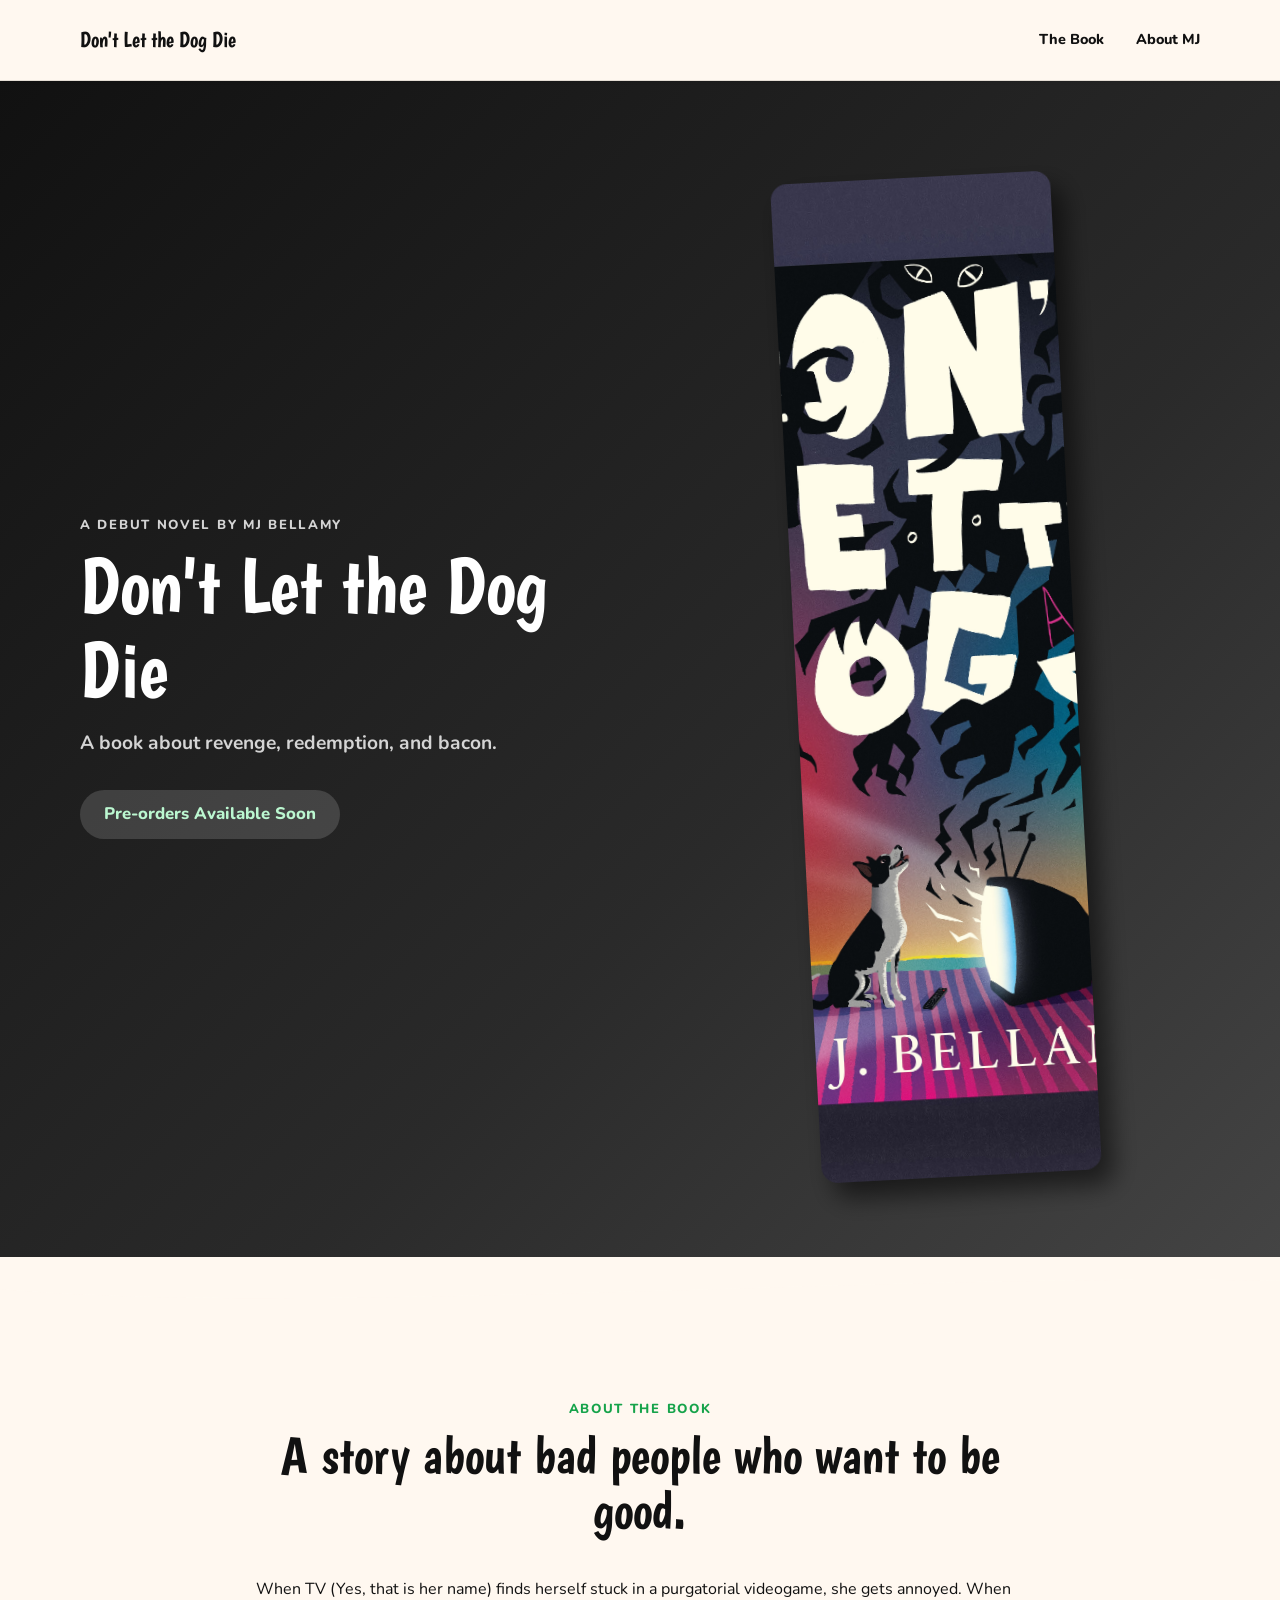
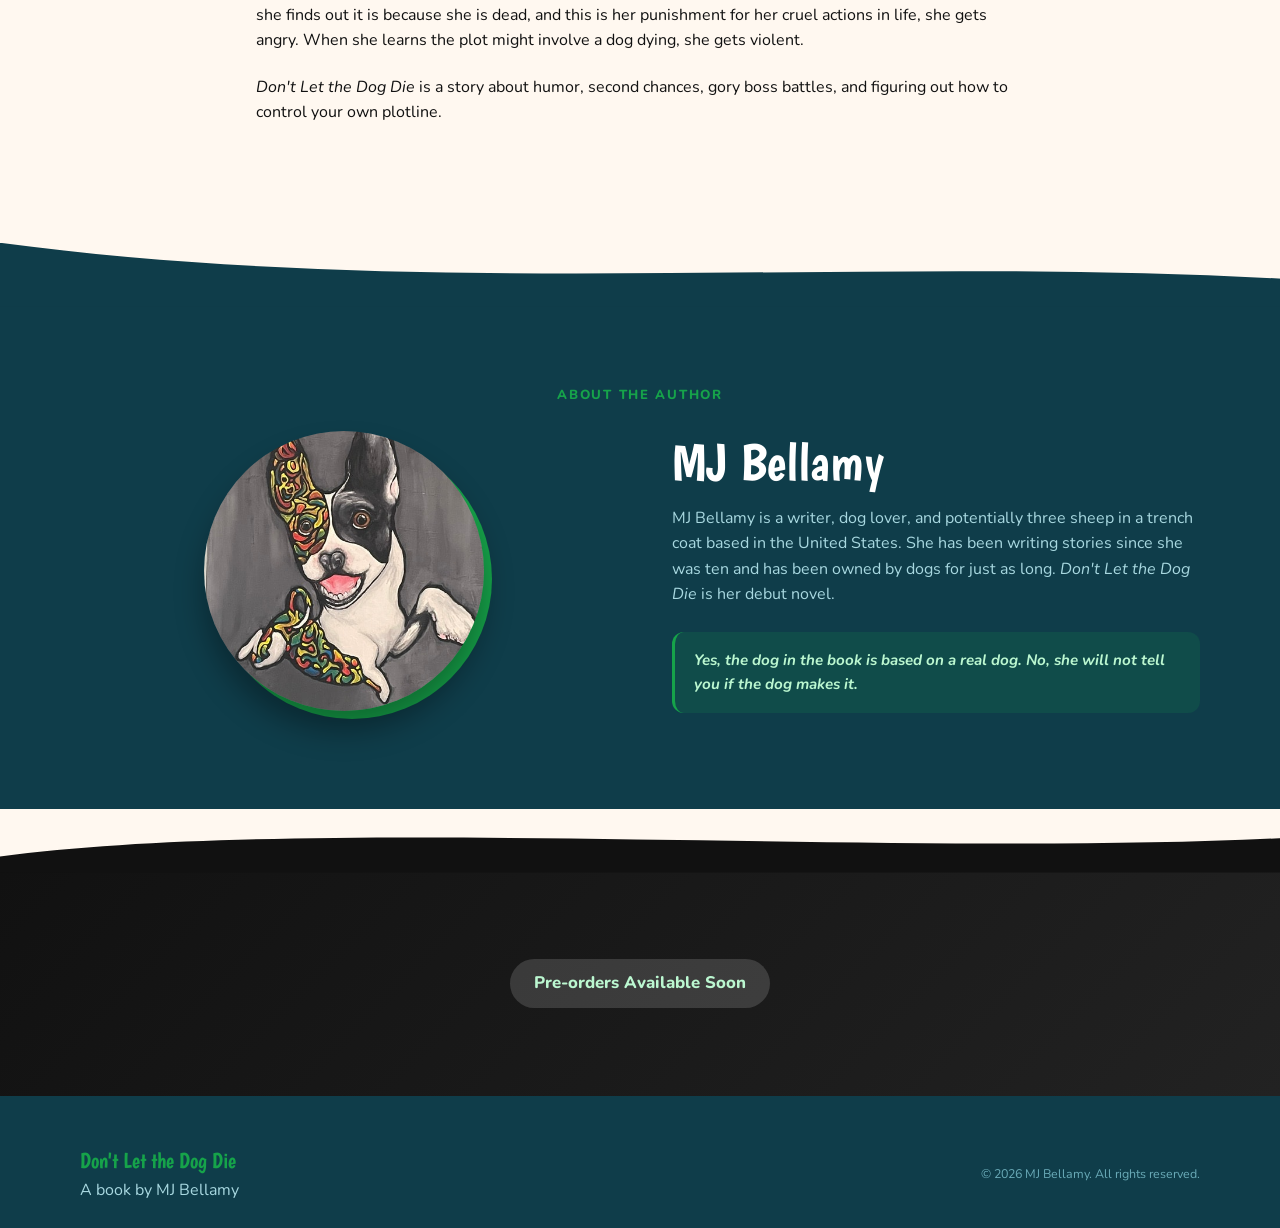
==== site/index.html @ 52ece401 "Modify book description, title, and cover image size Updated the book description and title for clar" ====
<!doctype html>
<html lang="en">
<head>
  <meta charset="utf-8">
  <meta name="viewport" content="width=device-width, initial-scale=1">
  <meta name="description" content="Don't Let the Dog Die, a debut fantasy novel by MJ Bellamy. The plot is Redemption, Revenge, and, hopefully, Bacon.">
  <meta name="theme-color" content="#0f3d4a">
  <title>Don't Let the Dog Die | A Book by MJ Bellamy</title>
  <link rel="preconnect" href="https://fonts.googleapis.com">
  <link rel="preconnect" href="https://fonts.gstatic.com" crossorigin>
  <link href="https://fonts.googleapis.com/css2?family=Boogaloo&family=Nunito:wght@400;500;600;700;800&display=swap" rel="stylesheet">
  <link rel="stylesheet" href="styles.css">
</head>
<body>
  <header class="site-header">
    <div class="container header-inner">
      <a class="brand" href="#book">Don't Let the Dog Die</a>
      <button class="menu-toggle" type="button" aria-expanded="false" aria-controls="site-nav">Menu</button>
      <nav id="site-nav" class="site-nav" aria-label="Main navigation">
        <a href="#book">The Book</a>
        <a href="#author">About MJ</a>
      </nav>
    </div>
  </header>
  <main>
    <section id="book" class="hero">
      <div class="container hero-grid">
        <div class="hero-copy">
          <p class="eyebrow muted">A debut novel by MJ Bellamy</p>
          <h1>Don't Let the Dog Die</h1>
          <p class="tagline">A book about revenge, redemption, and bacon.</p>
          <p class="status">Pre-orders Available Soon</p>
        </div>
        <div class="cover-wrap"><img class="book-cover" src="assets/book-cover.jpg" width="1000" height="1000" alt="Don't Let the Dog Die book cover by M.J. Bellamy"></div>
      </div>
    </section>
    <div class="wave wave-cream"></div>
    <section id="about-book" class="about section">
      <div class="narrow">
        <p class="eyebrow">About the book</p>
        <h2>A story about bad people who want to be good.</h2>
        <div class="body-copy">
          <p>When TV (Yes, that is her name) finds herself stuck in a purgatorial videogame, she gets annoyed. When she finds out it is because she is dead, and this is her punishment for her cruel actions in life, she gets angry. When she learns the plot might involve a dog dying, she gets violent.</p>
          <p><em>Don't Let the Dog Die</em> is a story about humor, second chances, gory boss battles, and figuring out how to control your own plotline.</p>
        </div>
      </div>
    </section>
    <div class="wave wave-teal"></div>
    <section id="author" class="author section">
      <div class="container author-container">
        <p class="eyebrow">About the author</p>
        <div class="author-grid">
          <div class="portrait-wrap"><img class="portrait" src="assets/mj-bellamy.jpg" width="280" height="280" alt="MJ Bellamy, author of Don't Let the Dog Die"></div>
          <div class="author-copy">
            <h2>MJ Bellamy</h2>
            <p>MJ Bellamy is a writer, dog lover, and potentially three sheep in a trench coat based in the United States. She has been writing stories since she was ten and has been owned by dogs for just as long. <em>Don't Let the Dog Die</em> is her debut novel.</p>
            <blockquote>Yes, the dog in the book is based on a real dog. No, she will not tell you if the dog makes it.</blockquote>
          </div>
        </div>
      </div>
    </section>
    <div class="wave wave-dark"></div>
    <section id="buy" class="buy section">
      <div class="container"><p class="status">Pre-orders Available Soon</p></div>
    </section>
  </main>
  <footer class="site-footer">
    <div class="container footer-inner">
      <div><p class="footer-title">Don't Let the Dog Die</p><p>A book by MJ Bellamy</p></div>
      <p class="copyright">© <span id="year">2026</span> MJ Bellamy. All rights reserved.</p>
    </div>
  </footer>
  <script src="script.js"></script>
</body>
</html>
---- site/styles.css ----
:root{--cream:#fff8f0;--ink:#111;--teal:#0f3d4a;--mint:#bbf7d0;--green:#16a34a;--pale-teal:#a8d8e0}*{box-sizing:border-box}html{scroll-behavior:smooth}body{margin:0;background:var(--cream);color:var(--ink);font-family:Nunito,Arial,sans-serif;font-size:16px;line-height:1.6}.container{width:min(1120px,calc(100% - 2rem));margin:auto}.narrow{width:min(768px,calc(100% - 2rem));margin:auto}.site-header{position:sticky;top:0;z-index:10;background:rgba(255,248,240,.92);border-bottom:1px solid #e5ded5;box-shadow:0 1px 4px #00000012;backdrop-filter:blur(8px)}.header-inner{height:80px;display:flex;align-items:center;justify-content:space-between}.brand,.footer-title,h1,h2{font-family:Boogaloo,Georgia,serif}.brand{font-size:1.35rem;color:var(--ink);text-decoration:none}.site-nav{display:flex;align-items:center;gap:2rem}.site-nav a{font-weight:800;font-size:.9rem;text-decoration:none;color:var(--ink)}.site-nav a:hover{color:var(--green)}.site-nav .buy-link{padding:.45rem 1rem;border-radius:99px;background:var(--green);color:white}.menu-toggle{display:none;background:transparent;border:0;font:inherit;font-weight:800}.hero,.buy{background:linear-gradient(135deg,#111 0%,#2a2a2a 60%,#444 100%);color:#fff}.hero{padding:6rem 0 5rem}.hero-grid{display:grid;grid-template-columns:1fr 1fr;gap:4rem;align-items:center}.hero-copy{order:1}.cover-wrap{justify-self:center;order:2;transform:rotate(-3deg);filter:drop-shadow(12px 16px 12px #0008)}.book-cover{display:block;width:280px;max-width:100%;aspect-ratio:5/7;object-fit:cover;border-radius:1rem}.eyebrow{color:var(--green);font-size:.82rem;font-weight:800;letter-spacing:.13em;text-transform:uppercase;margin:0 0 .5rem;text-align:center}.hero .eyebrow{text-align:left}.muted,.tagline{color:#d4d4d4}h1,h2{line-height:1.05;margin:.1em 0;font-weight:400}h1{font-size:clamp(3rem,7vw,5rem)}h2{font-size:clamp(2.2rem,5vw,3.25rem);text-align:center}.tagline{font-size:1.2rem;font-weight:700;margin:1rem 0 2rem}.status{display:inline-block;margin:0;padding:.7rem 1.5rem;border-radius:99px;background:#ffffff26;color:var(--mint);font-weight:800;font-size:1.05rem}.section{padding:5rem 0 6rem}.about .body-copy{max-width:48rem;margin:2.5rem auto 0}.body-copy p{margin:0 0 1.3rem}.wave{height:64px;margin-bottom:-2px}.wave-cream{background:var(--cream);clip-path:path('M0 32C360 64 1080 0 1440 32V64H0Z')}.wave-teal{background:var(--teal);clip-path:path('M0 0C480 64 960 0 1440 48V64H0Z')}.author{background:var(--teal);color:#fff}.author .eyebrow{color:var(--green)}.author-grid{margin-top:1.5rem;display:grid;grid-template-columns:1fr 1fr;gap:4rem;align-items:center}.portrait-wrap{justify-self:center;position:relative}.portrait-wrap::after{content:"";position:absolute;inset:0;transform:translate(8px,8px);background:var(--green);border-radius:50%;z-index:0}.portrait{display:block;position:relative;z-index:1;width:280px;height:280px;object-fit:cover;border-radius:50%;box-shadow:0 20px 30px #0005}.author-copy h2{text-align:left}.author-copy p{color:var(--pale-teal)}blockquote{margin:1.5rem 0 0;padding:1rem 1.2rem;border-left:3px solid var(--green);border-radius:.75rem;background:#16a34a26;color:var(--mint);font-size:.95rem;font-weight:700;font-style:italic}.wave-dark{background:#111;clip-path:path('M0 48C360 0 1080 64 1440 16V64H0Z')}.buy{padding:5.5rem 0;text-align:center;background:linear-gradient(135deg,#111,#222)}.site-footer{background:var(--teal);color:var(--pale-teal);padding:3rem 0 1.5rem}.footer-inner{display:flex;justify-content:space-between;gap:1rem;align-items:center;flex-wrap:wrap}.footer-title{color:var(--green);font-size:1.35rem;margin:0}.site-footer p{margin:0}.copyright{font-size:.78rem;color:#6aabb8}@media(max-width:700px){.menu-toggle{display:block}.site-nav{display:none;position:absolute;left:0;right:0;top:80px;padding:1rem;flex-direction:column;gap:1rem;background:var(--cream);border-bottom:1px solid #e5ded5}.site-nav.open{display:flex}.hero{padding:4rem 0}.hero-grid,.author-grid{grid-template-columns:1fr;gap:2.5rem}.hero-copy{order:2;text-align:center}.cover-wrap{order:1}.hero .eyebrow{text-align:center}.author-copy h2{text-align:center}.section{padding:4rem 0}.footer-inner{justify-content:center;text-align:center}.wave{height:40px}}
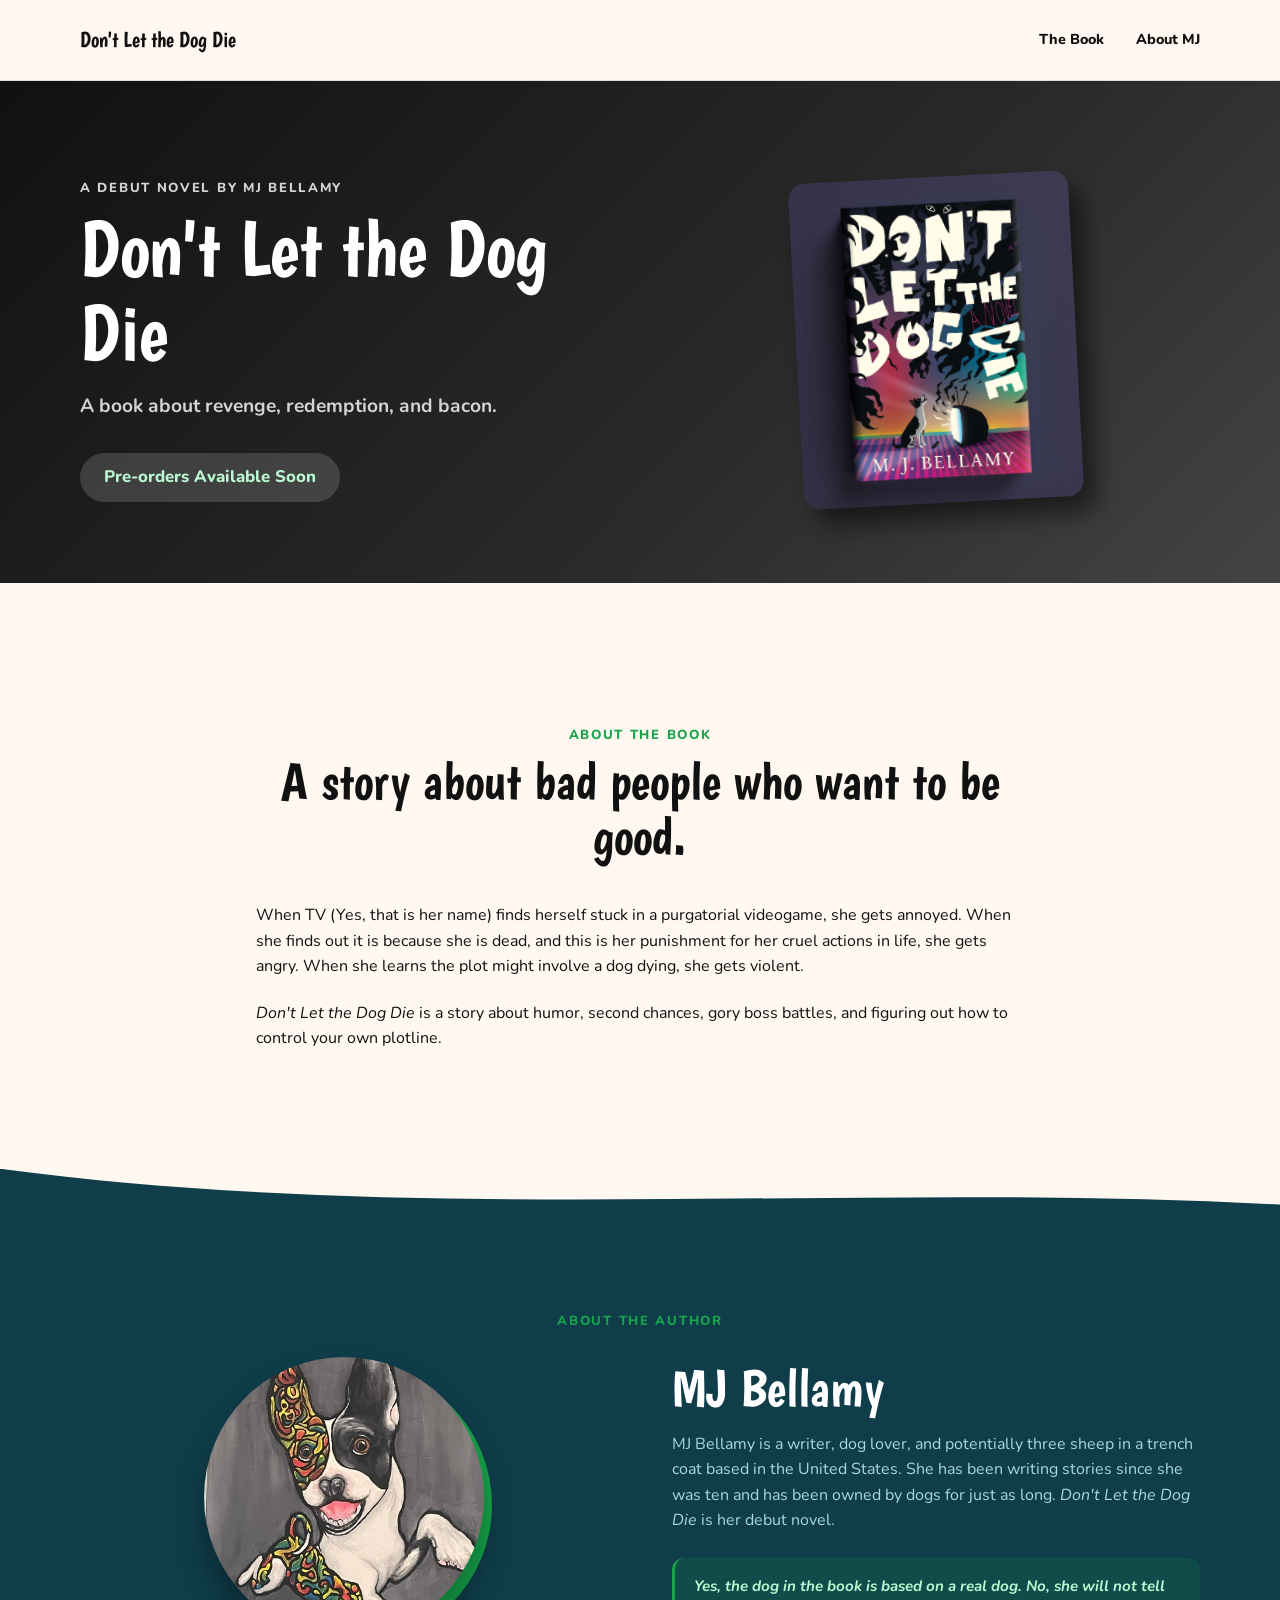
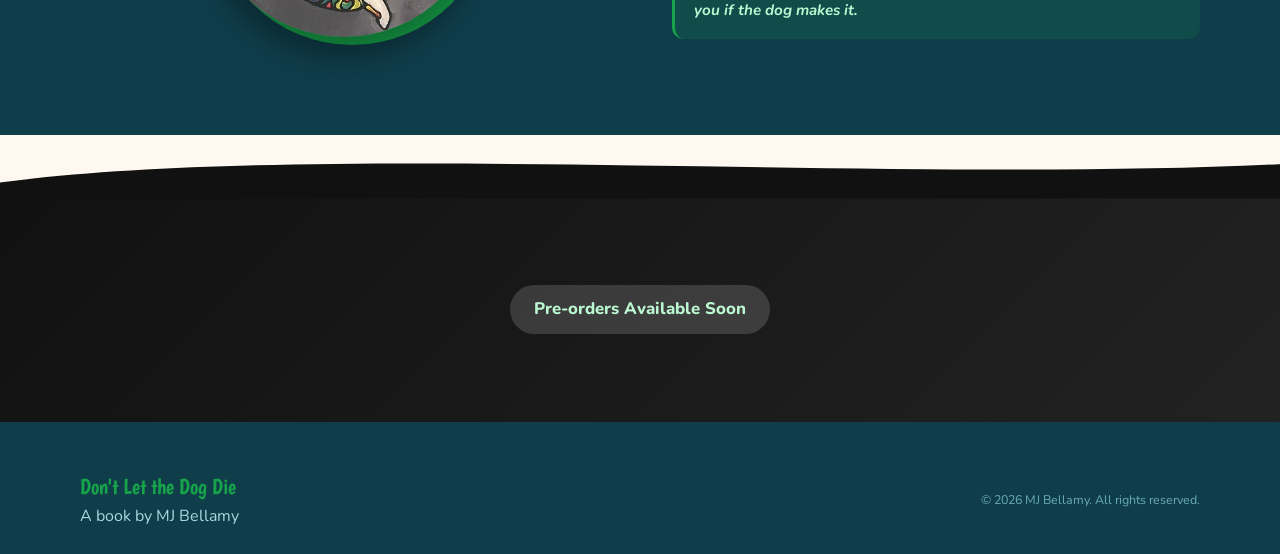
==== commit 926f2b00: "Update book cover image dimensions in index.html" ====
--- a/site/index.html
+++ b/site/index.html
@@ -31,7 +31,7 @@
           <p class="tagline">A book about revenge, redemption, and bacon.</p>
           <p class="status">Pre-orders Available Soon</p>
         </div>
-        <div class="cover-wrap"><img class="book-cover" src="assets/book-cover.jpg" width="1000" height="1000" alt="Don't Let the Dog Die book cover by M.J. Bellamy"></div>
+        <div class="cover-wrap"><img class="book-cover" src="assets/book-cover.jpg" width="280" height="326" alt="Don't Let the Dog Die book cover by M.J. Bellamy"></div>
       </div>
     </section>
     <div class="wave wave-cream"></div>
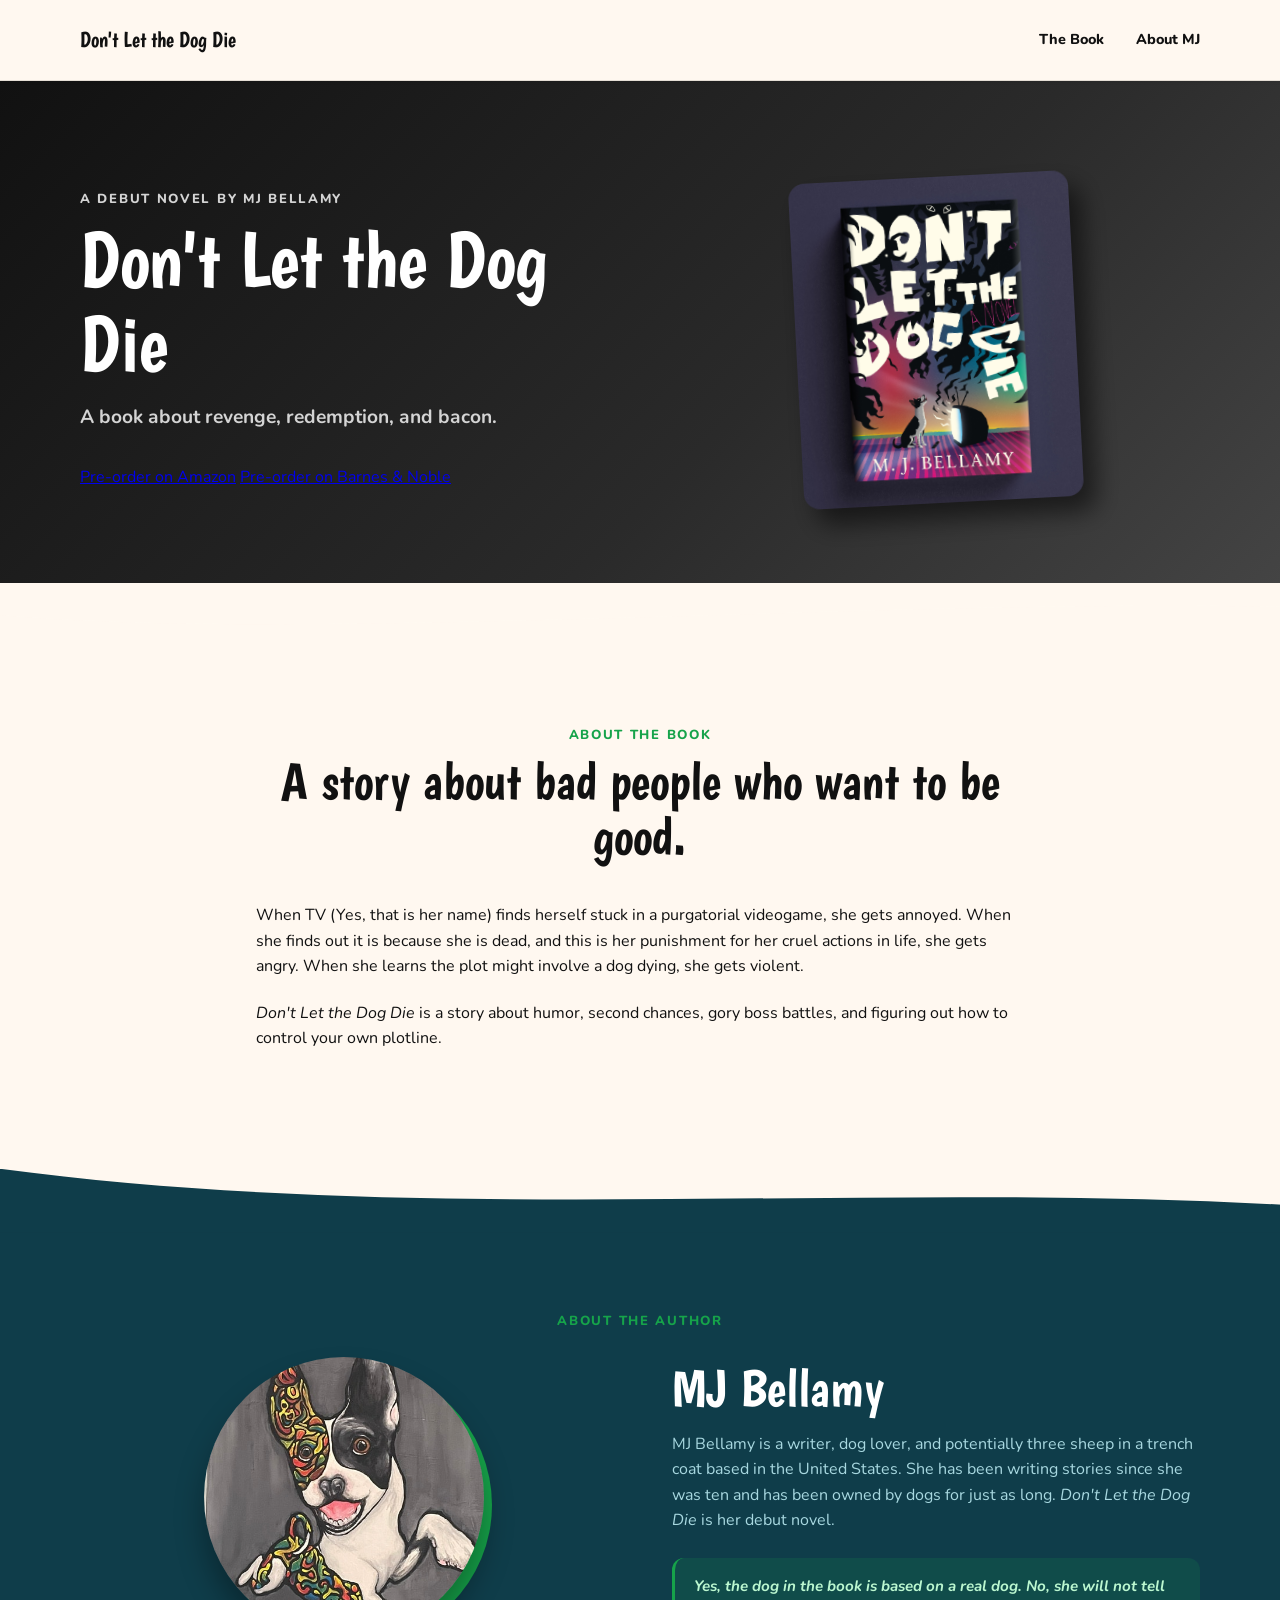
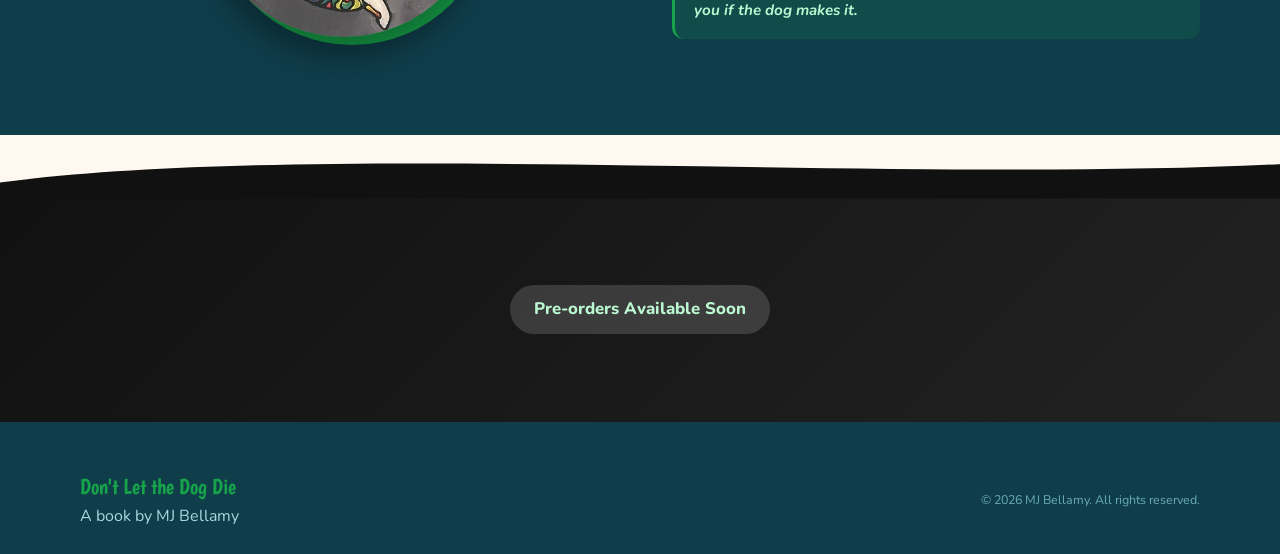
==== commit 1a5aaf0a: "Add pre-order buttons for the book on Amazon and B&N" ====
--- a/site/index.html
+++ b/site/index.html
@@ -29,7 +29,10 @@
           <p class="eyebrow muted">A debut novel by MJ Bellamy</p>
           <h1>Don't Let the Dog Die</h1>
           <p class="tagline">A book about revenge, redemption, and bacon.</p>
-          <p class="status">Pre-orders Available Soon</p>
+          <div class="button-group">
+              <a href="https://www.amazon.com/Dont-Let-Dog-Die-Bellamy/dp/B0H929MGDH/ref=sr_1_1?crid=3V1UWL1CGA1V6&dib=eyJ2IjoiMSJ9.[base64].nZH4LWPJA1UvAdQvyTA6giICBsHv7pXJz3N_90D6H6o&dib_tag=se&keywords=dont+let+the+dog+die&qid=1785108219&sprefix=dont+let+the+dog+di%2Caps%2C195&sr=8-1" class="btn amazon-btn" target="_blank" rel="noopener noreferrer">Pre-order on Amazon</a>
+              <a href="https://www.barnesandnoble.com/w/dont-let-the-dog-die-m-j-bellamy/1150804619?ean=9798996119103" class="btn bn-btn" target="_blank" rel="noopener noreferrer">Pre-order on Barnes & Noble</a>
+          </div>
         </div>
         <div class="cover-wrap"><img class="book-cover" src="assets/book-cover.jpg" width="280" height="326" alt="Don't Let the Dog Die book cover by M.J. Bellamy"></div>
       </div>
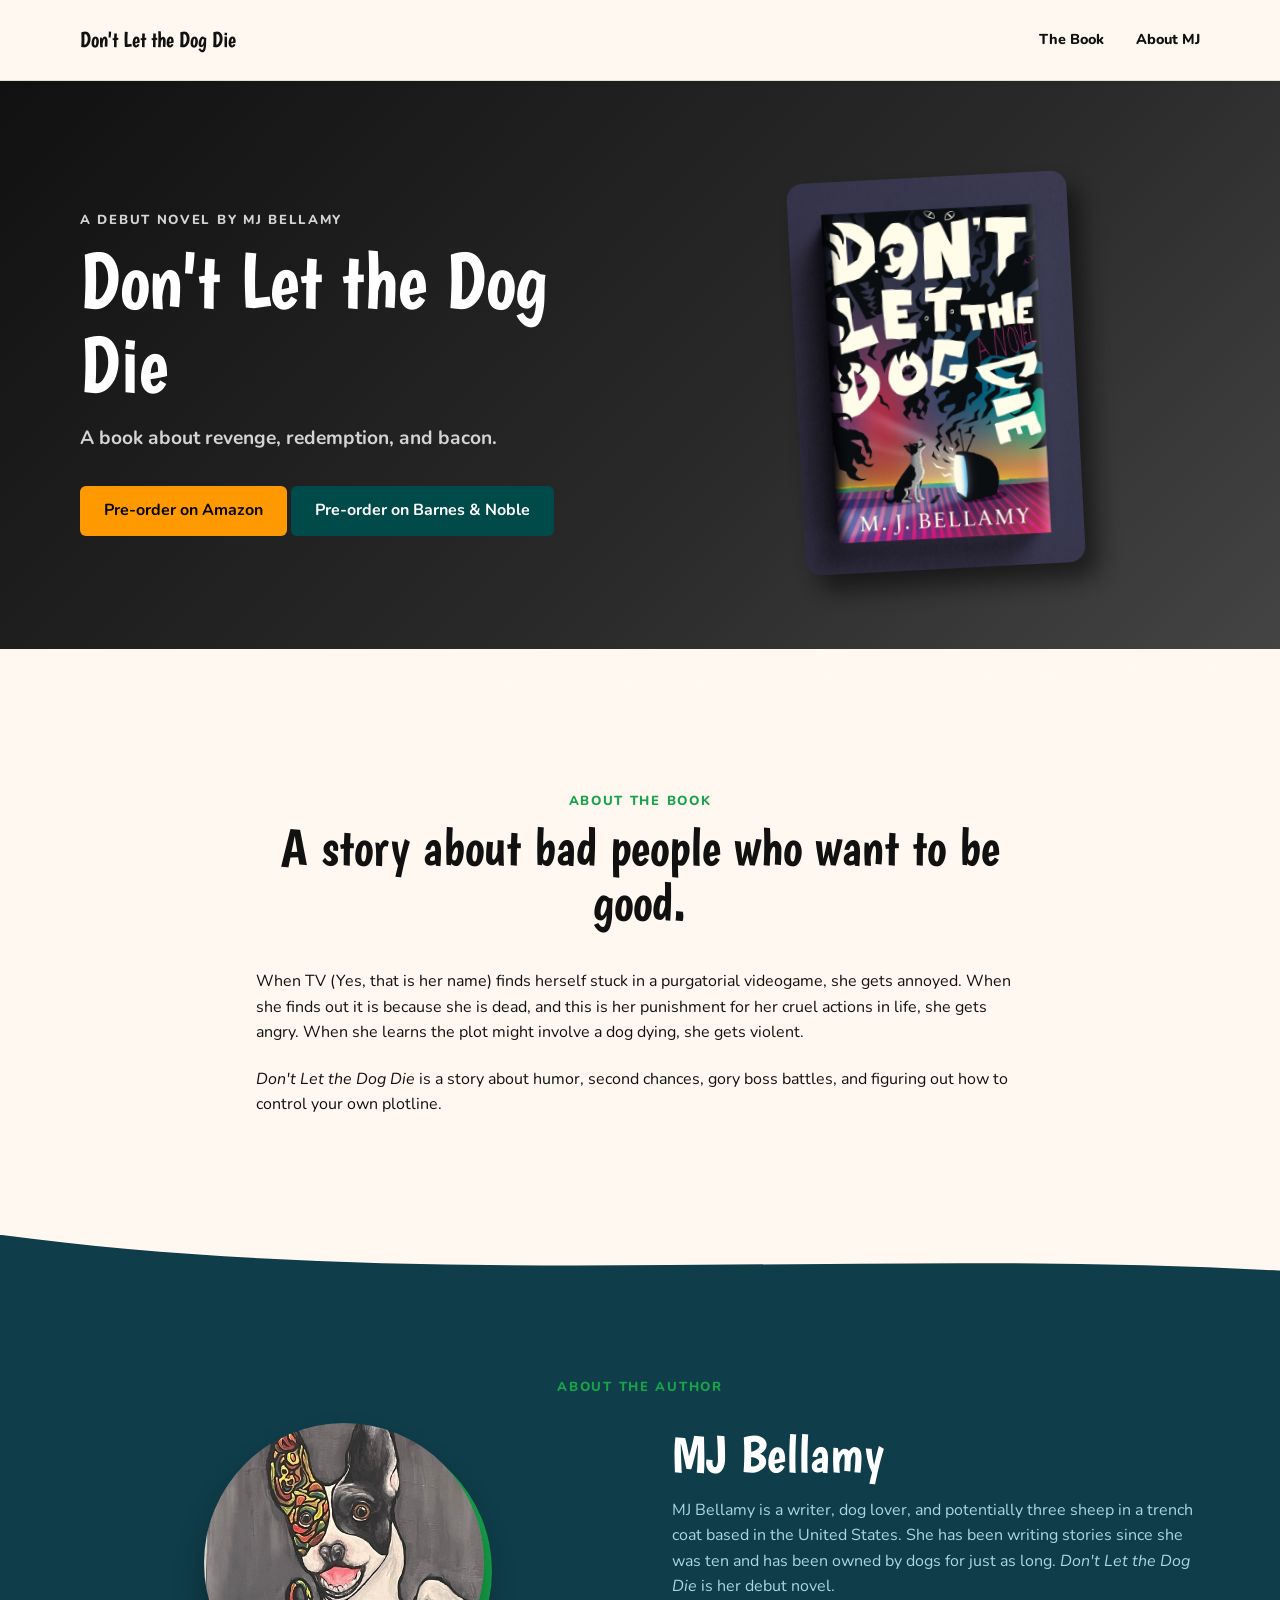
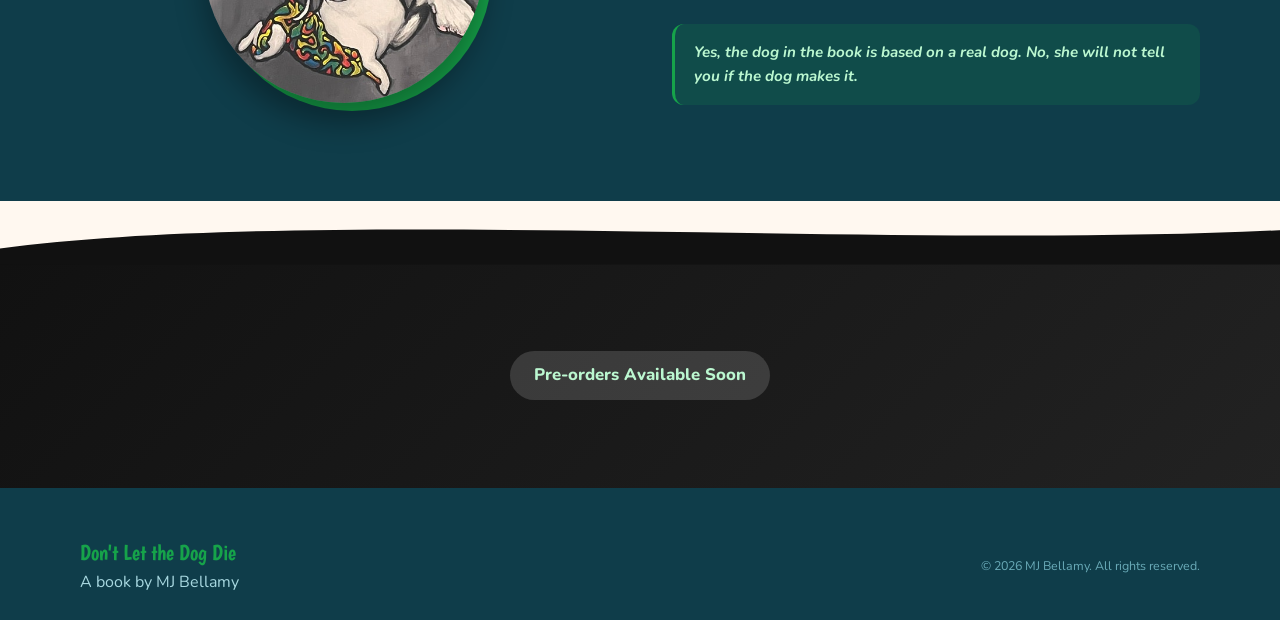
==== commit a5926edd: "Update book cover image attributes Removed width and height attributes from book cover image." ====
--- a/site/index.html
+++ b/site/index.html
@@ -29,12 +29,12 @@
           <p class="eyebrow muted">A debut novel by MJ Bellamy</p>
           <h1>Don't Let the Dog Die</h1>
           <p class="tagline">A book about revenge, redemption, and bacon.</p>
-          <div class="button-group">
-              <a href="https://www.amazon.com/Dont-Let-Dog-Die-Bellamy/dp/B0H929MGDH/ref=sr_1_1?crid=3V1UWL1CGA1V6&dib=eyJ2IjoiMSJ9.[base64].nZH4LWPJA1UvAdQvyTA6giICBsHv7pXJz3N_90D6H6o&dib_tag=se&keywords=dont+let+the+dog+die&qid=1785108219&sprefix=dont+let+the+dog+di%2Caps%2C195&sr=8-1" class="btn amazon-btn" target="_blank" rel="noopener noreferrer">Pre-order on Amazon</a>
-              <a href="https://www.barnesandnoble.com/w/dont-let-the-dog-die-m-j-bellamy/1150804619?ean=9798996119103" class="btn bn-btn" target="_blank" rel="noopener noreferrer">Pre-order on Barnes & Noble</a>
+           <div class="button-container">
+            <a href="https://www.amazon.com/Dont-Let-Dog-Die-Bellamy/dp/B0H929MGDH/ref=sr_1_1?crid=3V1UWL1CGA1V6&dib=eyJ2IjoiMSJ9.[base64].nZH4LWPJA1UvAdQvyTA6giICBsHv7pXJz3N_90D6H6o&dib_tag=se&keywords=dont+let+the+dog+die&qid=1785108219&sprefix=dont+let+the+dog+di%2Caps%2C195&sr=8-1" class="btn amazon-btn">Pre-order on Amazon</a>
+            <a href="https://www.barnesandnoble.com/w/dont-let-the-dog-die-m-j-bellamy/1150804619?ean=9798996119103" class="btn bn-btn">Pre-order on Barnes & Noble</a>
           </div>
         </div>
-        <div class="cover-wrap"><img class="book-cover" src="assets/book-cover.jpg" width="280" height="326" alt="Don't Let the Dog Die book cover by M.J. Bellamy"></div>
+       <div class="cover-wrap"><img class="book-cover" src="assets/book-cover.jpg" alt="Don't Let the Dog Die book cover by M.J. Bellamy"></div>
       </div>
     </section>
     <div class="wave wave-cream"></div>
--- a/site/styles.css
+++ b/site/styles.css
@@ -1 +1,44 @@
 :root{--cream:#fff8f0;--ink:#111;--teal:#0f3d4a;--mint:#bbf7d0;--green:#16a34a;--pale-teal:#a8d8e0}*{box-sizing:border-box}html{scroll-behavior:smooth}body{margin:0;background:var(--cream);color:var(--ink);font-family:Nunito,Arial,sans-serif;font-size:16px;line-height:1.6}.container{width:min(1120px,calc(100% - 2rem));margin:auto}.narrow{width:min(768px,calc(100% - 2rem));margin:auto}.site-header{position:sticky;top:0;z-index:10;background:rgba(255,248,240,.92);border-bottom:1px solid #e5ded5;box-shadow:0 1px 4px #00000012;backdrop-filter:blur(8px)}.header-inner{height:80px;display:flex;align-items:center;justify-content:space-between}.brand,.footer-title,h1,h2{font-family:Boogaloo,Georgia,serif}.brand{font-size:1.35rem;color:var(--ink);text-decoration:none}.site-nav{display:flex;align-items:center;gap:2rem}.site-nav a{font-weight:800;font-size:.9rem;text-decoration:none;color:var(--ink)}.site-nav a:hover{color:var(--green)}.site-nav .buy-link{padding:.45rem 1rem;border-radius:99px;background:var(--green);color:white}.menu-toggle{display:none;background:transparent;border:0;font:inherit;font-weight:800}.hero,.buy{background:linear-gradient(135deg,#111 0%,#2a2a2a 60%,#444 100%);color:#fff}.hero{padding:6rem 0 5rem}.hero-grid{display:grid;grid-template-columns:1fr 1fr;gap:4rem;align-items:center}.hero-copy{order:1}.cover-wrap{justify-self:center;order:2;transform:rotate(-3deg);filter:drop-shadow(12px 16px 12px #0008)}.book-cover{display:block;width:280px;max-width:100%;aspect-ratio:5/7;object-fit:cover;border-radius:1rem}.eyebrow{color:var(--green);font-size:.82rem;font-weight:800;letter-spacing:.13em;text-transform:uppercase;margin:0 0 .5rem;text-align:center}.hero .eyebrow{text-align:left}.muted,.tagline{color:#d4d4d4}h1,h2{line-height:1.05;margin:.1em 0;font-weight:400}h1{font-size:clamp(3rem,7vw,5rem)}h2{font-size:clamp(2.2rem,5vw,3.25rem);text-align:center}.tagline{font-size:1.2rem;font-weight:700;margin:1rem 0 2rem}.status{display:inline-block;margin:0;padding:.7rem 1.5rem;border-radius:99px;background:#ffffff26;color:var(--mint);font-weight:800;font-size:1.05rem}.section{padding:5rem 0 6rem}.about .body-copy{max-width:48rem;margin:2.5rem auto 0}.body-copy p{margin:0 0 1.3rem}.wave{height:64px;margin-bottom:-2px}.wave-cream{background:var(--cream);clip-path:path('M0 32C360 64 1080 0 1440 32V64H0Z')}.wave-teal{background:var(--teal);clip-path:path('M0 0C480 64 960 0 1440 48V64H0Z')}.author{background:var(--teal);color:#fff}.author .eyebrow{color:var(--green)}.author-grid{margin-top:1.5rem;display:grid;grid-template-columns:1fr 1fr;gap:4rem;align-items:center}.portrait-wrap{justify-self:center;position:relative}.portrait-wrap::after{content:"";position:absolute;inset:0;transform:translate(8px,8px);background:var(--green);border-radius:50%;z-index:0}.portrait{display:block;position:relative;z-index:1;width:280px;height:280px;object-fit:cover;border-radius:50%;box-shadow:0 20px 30px #0005}.author-copy h2{text-align:left}.author-copy p{color:var(--pale-teal)}blockquote{margin:1.5rem 0 0;padding:1rem 1.2rem;border-left:3px solid var(--green);border-radius:.75rem;background:#16a34a26;color:var(--mint);font-size:.95rem;font-weight:700;font-style:italic}.wave-dark{background:#111;clip-path:path('M0 48C360 0 1080 64 1440 16V64H0Z')}.buy{padding:5.5rem 0;text-align:center;background:linear-gradient(135deg,#111,#222)}.site-footer{background:var(--teal);color:var(--pale-teal);padding:3rem 0 1.5rem}.footer-inner{display:flex;justify-content:space-between;gap:1rem;align-items:center;flex-wrap:wrap}.footer-title{color:var(--green);font-size:1.35rem;margin:0}.site-footer p{margin:0}.copyright{font-size:.78rem;color:#6aabb8}@media(max-width:700px){.menu-toggle{display:block}.site-nav{display:none;position:absolute;left:0;right:0;top:80px;padding:1rem;flex-direction:column;gap:1rem;background:var(--cream);border-bottom:1px solid #e5ded5}.site-nav.open{display:flex}.hero{padding:4rem 0}.hero-grid,.author-grid{grid-template-columns:1fr;gap:2.5rem}.hero-copy{order:2;text-align:center}.cover-wrap{order:1}.hero .eyebrow{text-align:center}.author-copy h2{text-align:center}.section{padding:4rem 0}.footer-inner{justify-content:center;text-align:center}.wave{height:40px}}
+css/* Container to space the buttons out */
+.button-container {
+  display: flex;
+  gap: 15px; /* Puts space between the buttons */
+  flex-wrap: wrap; /* Prevents overlap on small mobile screens */
+  margin-top: 20px;
+}
+
+/* General button styling */
+.btn {
+  display: inline-block;
+  padding: 12px 24px;
+  font-size: 16px;
+  font-weight: bold;
+  text-decoration: none; /* Removes the underline */
+  border-radius: 6px; /* Rounded corners */
+  transition: background-color 0.2s ease, transform 0.1s ease;
+}
+
+/* Specific styling for Amazon */
+.amazon-btn {
+  background-color: #ff9900; /* Amazon orange */
+  color: #000000;
+}
+
+.amazon-btn:hover {
+  background-color: #e68a00; /* Darker orange on hover */
+}
+
+/* Specific styling for Barnes & Noble */
+.bn-btn {
+  background-color: #004b49; /* Barnes & Noble green */
+  color: #ffffff;
+}
+
+.bn-btn:hover {
+  background-color: #003332; /* Darker green on hover */
+}
+
+/* Click effect for both buttons */
+.btn:active {
+  transform: scale(0.98);
+}
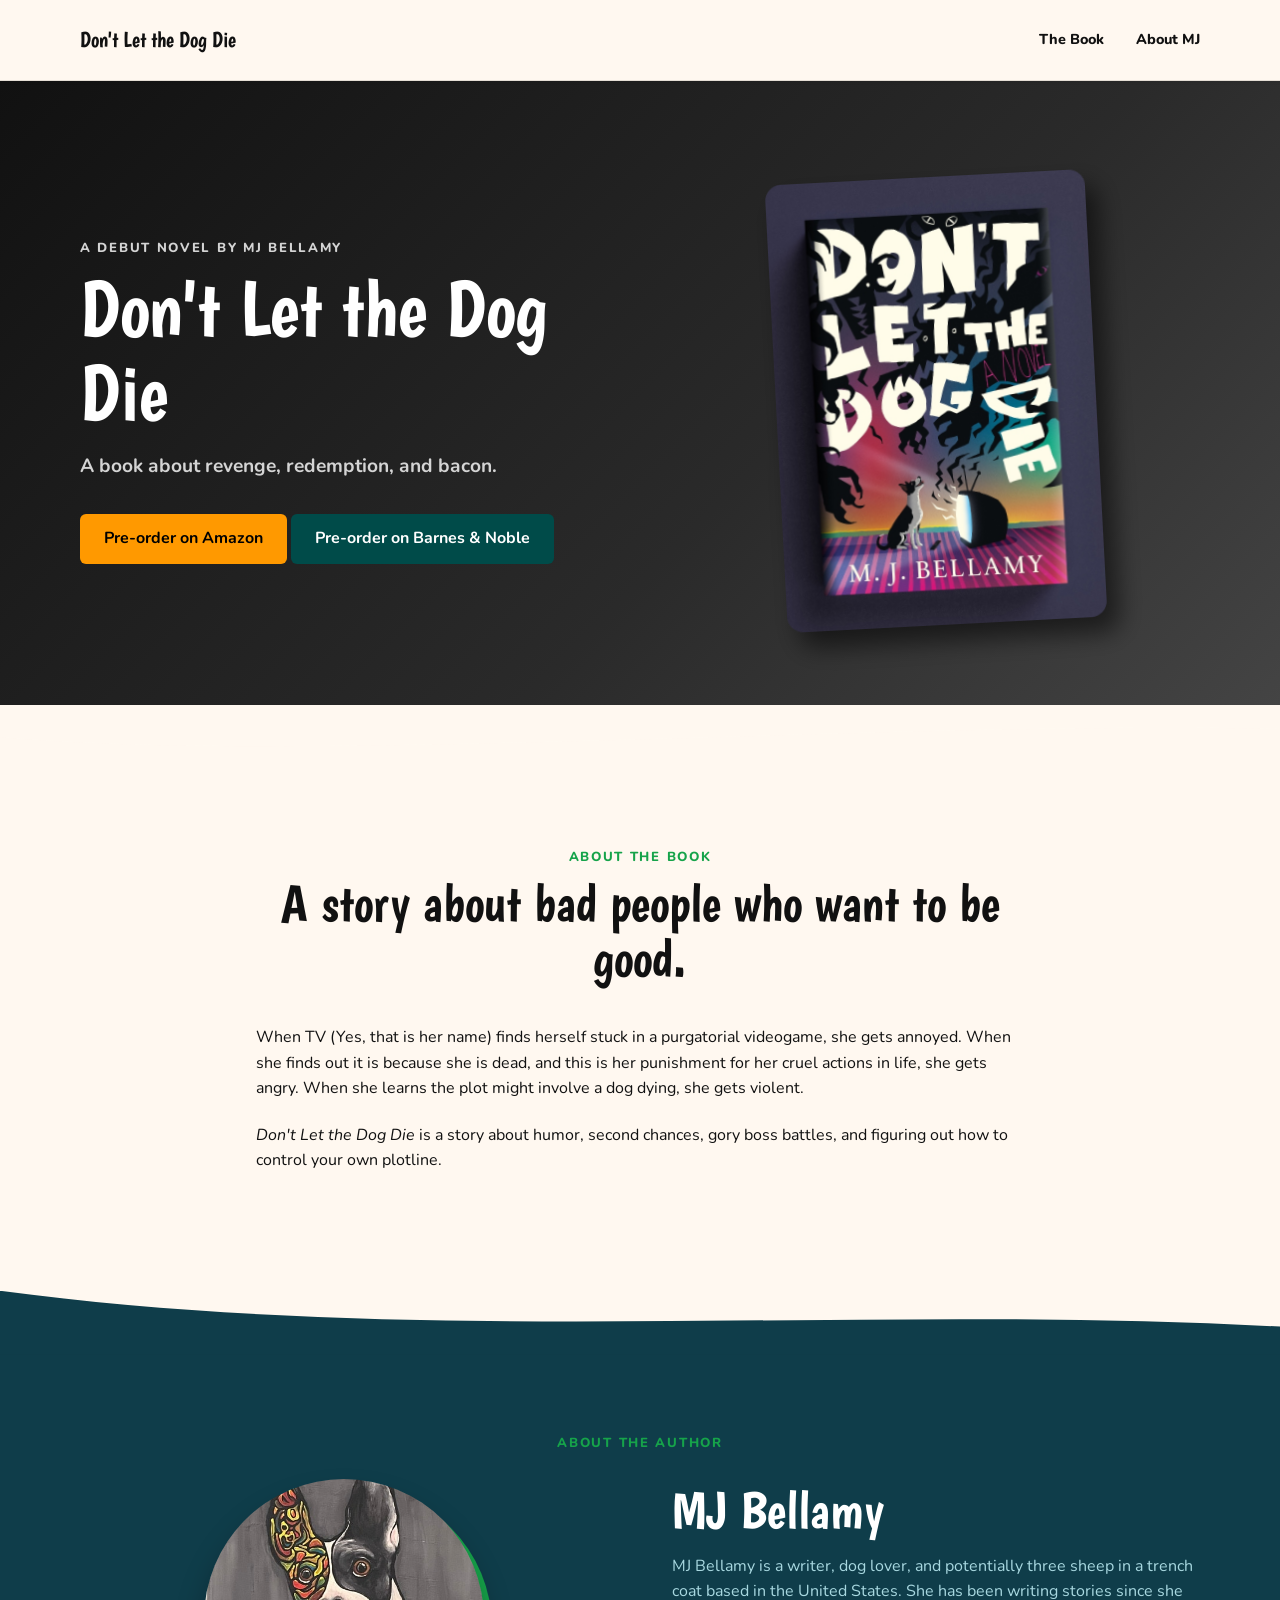
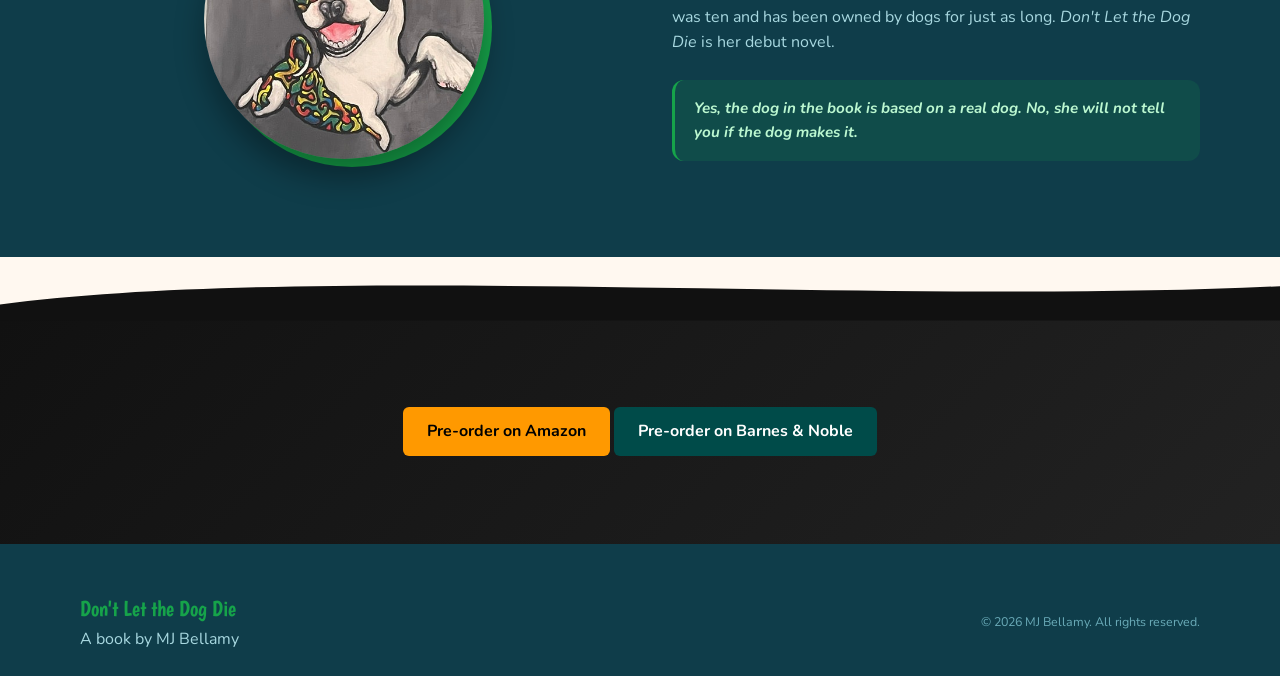
==== commit 4e1f106a: "Add pre-order links to buy section at bottom of page Added pre-order buttons for Amazon and Barnes &" ====
--- a/site/index.html
+++ b/site/index.html
@@ -64,7 +64,10 @@
     </section>
     <div class="wave wave-dark"></div>
     <section id="buy" class="buy section">
-      <div class="container"><p class="status">Pre-orders Available Soon</p></div>
+       <div class="button-container">
+            <a href="https://www.amazon.com/Dont-Let-Dog-Die-Bellamy/dp/B0H929MGDH/ref=sr_1_1?crid=3V1UWL1CGA1V6&dib=eyJ2IjoiMSJ9.[base64].nZH4LWPJA1UvAdQvyTA6giICBsHv7pXJz3N_90D6H6o&dib_tag=se&keywords=dont+let+the+dog+die&qid=1785108219&sprefix=dont+let+the+dog+di%2Caps%2C195&sr=8-1" class="btn amazon-btn">Pre-order on Amazon</a>
+            <a href="https://www.barnesandnoble.com/w/dont-let-the-dog-die-m-j-bellamy/1150804619?ean=9798996119103" class="btn bn-btn">Pre-order on Barnes & Noble</a>
+          </div>
     </section>
   </main>
   <footer class="site-footer">
--- a/site/styles.css
+++ b/site/styles.css
@@ -42,3 +42,16 @@
 .btn:active {
   transform: scale(0.98);
 }
+/* Container styling for the book cover */
+.cover-wrap {
+  max-width: 320px; /* Limits the max size on desktop so it doesn't get massive */
+  margin: 0 auto;
+}
+
+/* Make the high-res image scale cleanly */
+.book-cover {
+  width: 100%;
+  height: auto;
+  display: block;
+  image-rendering: -webkit-optimize-contrast; /* Keeps text on the cover crisp */
+}
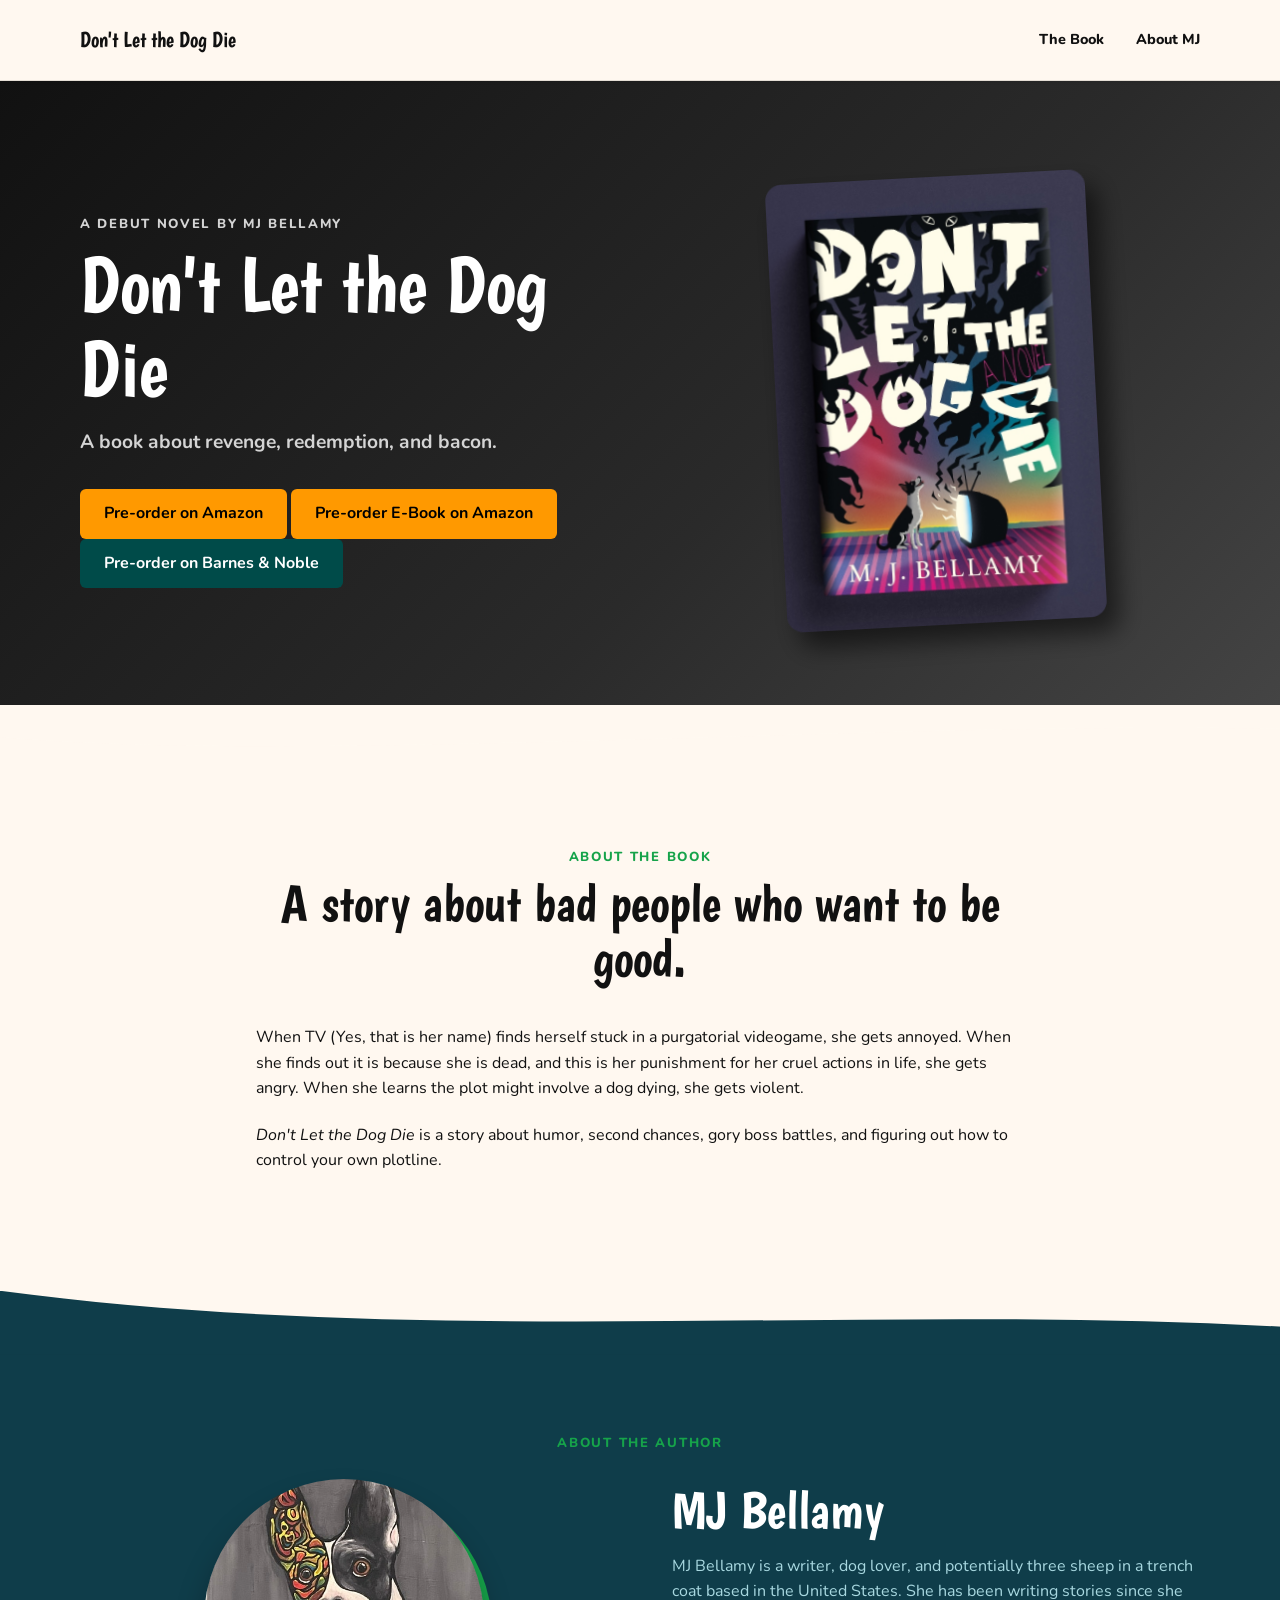
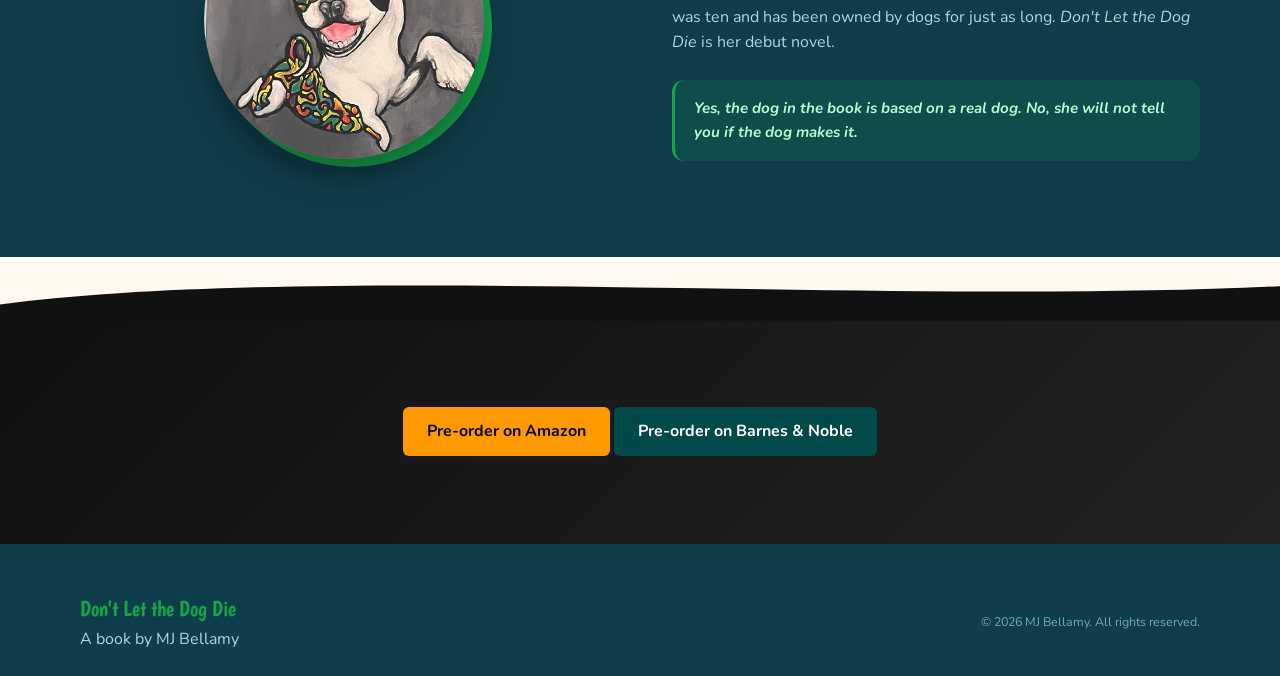
==== commit 91d97700: "add ebook preorder button" ====
--- a/site/index.html
+++ b/site/index.html
@@ -31,7 +31,8 @@
           <p class="tagline">A book about revenge, redemption, and bacon.</p>
            <div class="button-container">
             <a href="https://www.amazon.com/Dont-Let-Dog-Die-Bellamy/dp/B0H929MGDH/ref=sr_1_1?crid=3V1UWL1CGA1V6&dib=eyJ2IjoiMSJ9.[base64].nZH4LWPJA1UvAdQvyTA6giICBsHv7pXJz3N_90D6H6o&dib_tag=se&keywords=dont+let+the+dog+die&qid=1785108219&sprefix=dont+let+the+dog+di%2Caps%2C195&sr=8-1" class="btn amazon-btn">Pre-order on Amazon</a>
-            <a href="https://www.barnesandnoble.com/w/dont-let-the-dog-die-m-j-bellamy/1150804619?ean=9798996119103" class="btn bn-btn">Pre-order on Barnes & Noble</a>
+             <a href="https://www.amazon.com/dp/B0H9GNMD5S" class="btn amazon-btn">Pre-order E-Book on Amazon</a>
+               <a href="https://www.barnesandnoble.com/w/dont-let-the-dog-die-m-j-bellamy/1150804619?ean=9798996119103" class="btn bn-btn">Pre-order on Barnes & Noble</a>
           </div>
         </div>
        <div class="cover-wrap"><img class="book-cover" src="assets/book-cover.jpg" alt="Don't Let the Dog Die book cover by M.J. Bellamy"></div>
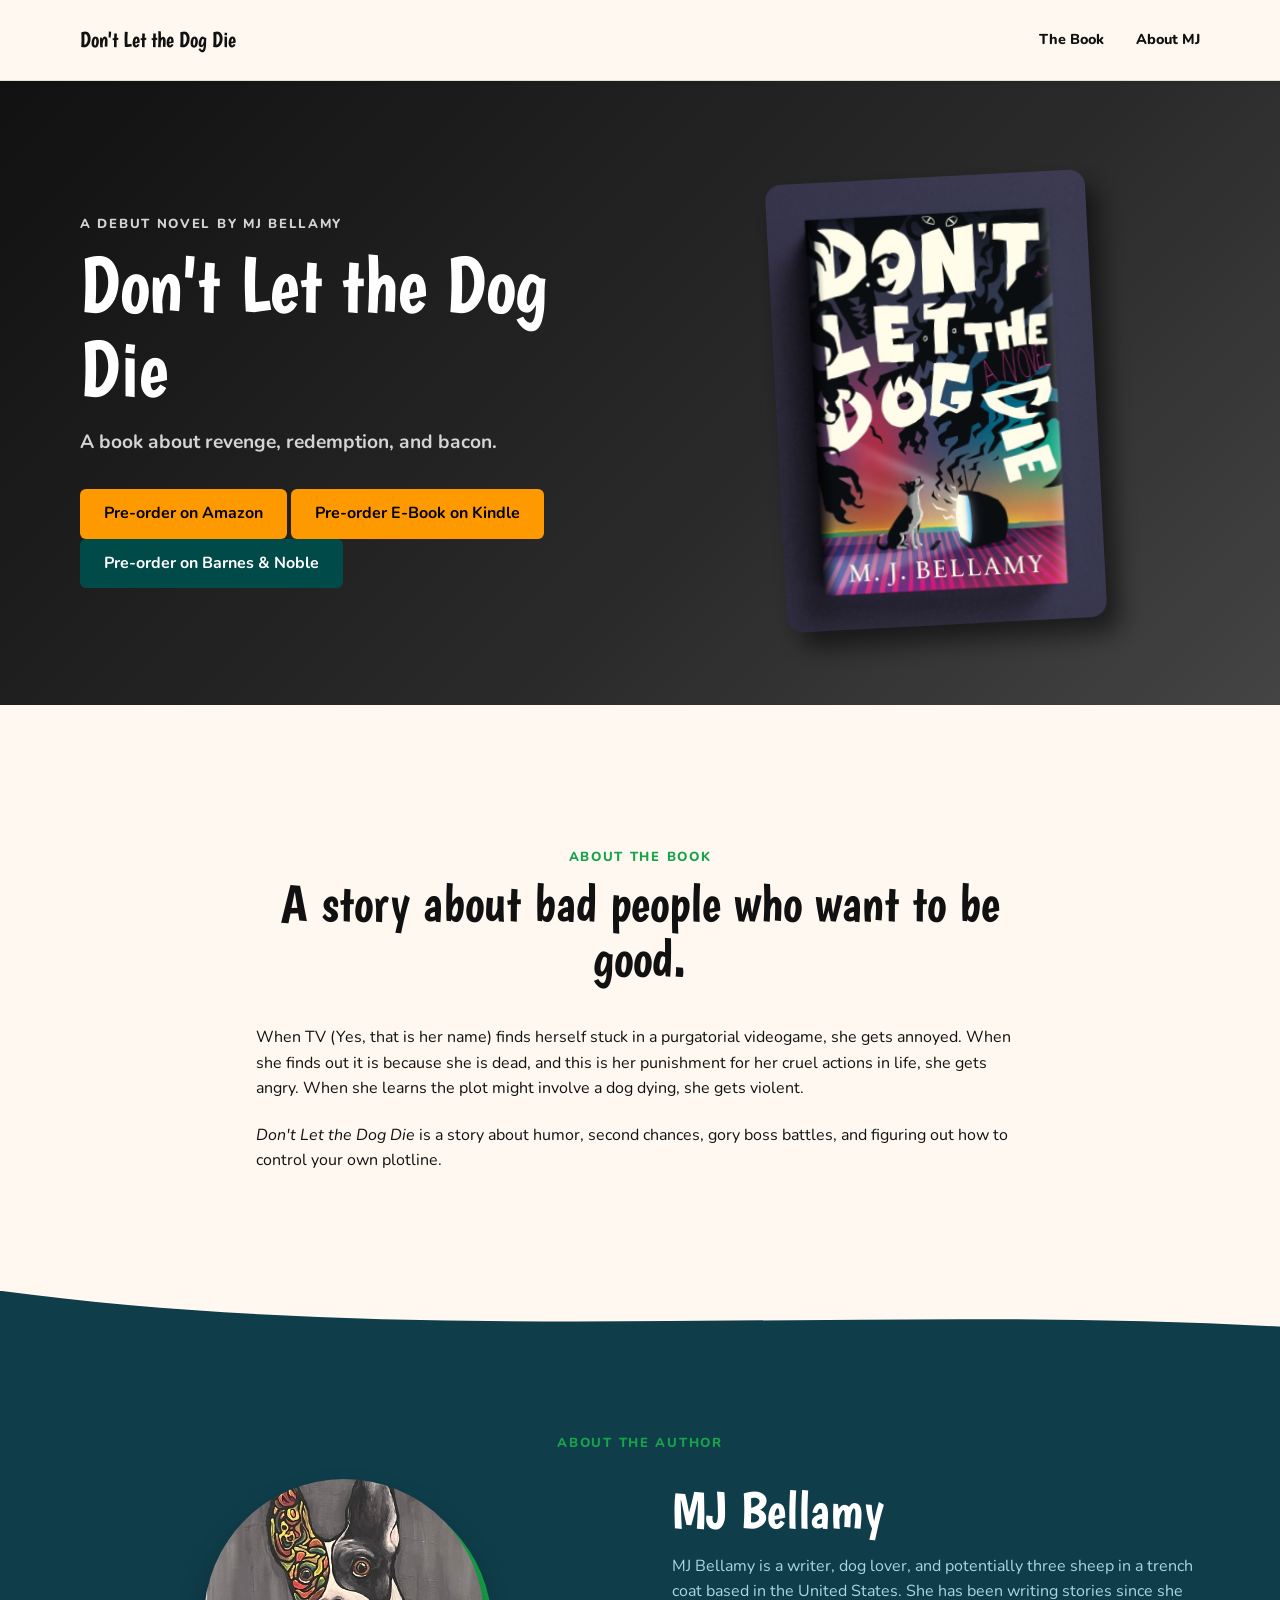
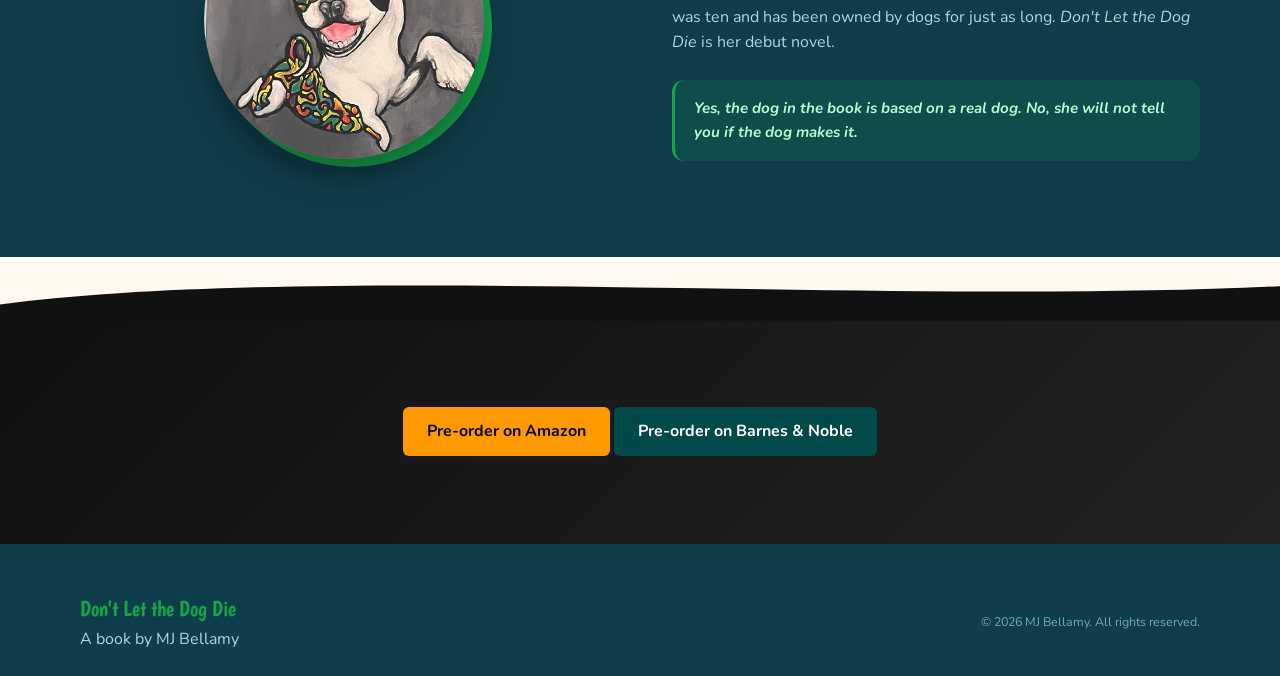
==== commit 5da58994: "Update E-Book link from "Amazon" to "Kindle"" ====
--- a/site/index.html
+++ b/site/index.html
@@ -31,7 +31,7 @@
           <p class="tagline">A book about revenge, redemption, and bacon.</p>
            <div class="button-container">
             <a href="https://www.amazon.com/Dont-Let-Dog-Die-Bellamy/dp/B0H929MGDH/ref=sr_1_1?crid=3V1UWL1CGA1V6&dib=eyJ2IjoiMSJ9.[base64].nZH4LWPJA1UvAdQvyTA6giICBsHv7pXJz3N_90D6H6o&dib_tag=se&keywords=dont+let+the+dog+die&qid=1785108219&sprefix=dont+let+the+dog+di%2Caps%2C195&sr=8-1" class="btn amazon-btn">Pre-order on Amazon</a>
-             <a href="https://www.amazon.com/dp/B0H9GNMD5S" class="btn amazon-btn">Pre-order E-Book on Amazon</a>
+             <a href="https://www.amazon.com/dp/B0H9GNMD5S" class="btn amazon-btn">Pre-order E-Book on Kindle</a>
                <a href="https://www.barnesandnoble.com/w/dont-let-the-dog-die-m-j-bellamy/1150804619?ean=9798996119103" class="btn bn-btn">Pre-order on Barnes & Noble</a>
           </div>
         </div>
